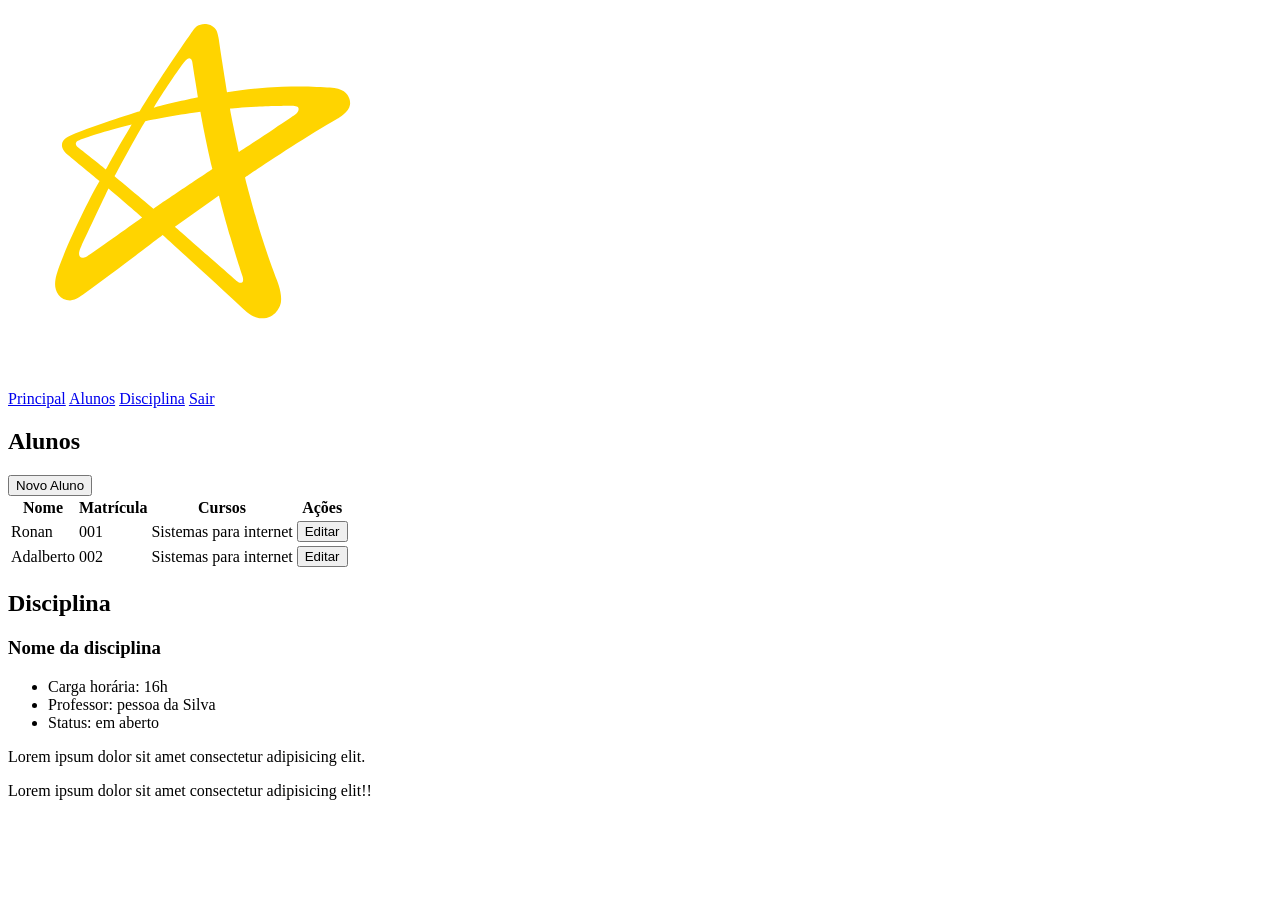
==== index.html @ 51a2e297 "estruturando pagina html" ====
<!DOCTYPE html>
<html lang="pt-BR">
  <head>
    <title>Sistema de Controle Acadêmico</title>
    <link rel='shortlink' href='https://www.unipe.edu.br/?p=834' />
    <link rel="icon" href="https://www.unipe.edu.br/wp-content/uploads/2019/12/favicom_unipe_57X57.png" sizes="32x32" />
    <link rel="icon" href="https://www.unipe.edu.br/wp-content/uploads/2019/12/favicom_unipe_57X57.png" sizes="192x192" />
    <link rel="apple-touch-icon" href="https://www.unipe.edu.br/wp-content/uploads/2019/12/favicom_unipe_57X57.png" />
    
    <link rel="preconnect" href="https://fonts.googleapis.com">
    <link rel="preconnect" href="https://fonts.gstatic.com" crossorigin>

    <link href="https://fonts.googleapis.com/css2?family=Poppins:wght@300;400;500;700&display=swap" rel="stylesheet">
  </head>
  <header>
    <figure>
      <img src="./assets/cse-marcas-unipe_50anos_va1.svg" alt="Sistema de controle Acadêmico"/>
    </figure>
    <nav>
      <a href="#" title="Página principal">Principal</a>
      <a href="#" title="Alunos">Alunos</a>
      <a href="#" title="Disciplina">Disciplina</a>
      <a href="#" title="Sair" onclick="">Sair</a>
    </nav>
  </header>
  <main>
    <section>
      <header>
        <h1>Alunos</h1>
        <button>Novo Aluno</button>
      </header>
    </section>
    <table>
      <thead>
        <tr>
          <th>Nome</th>
          <th>Matrícula</th>
          <th>Cursos</th>
          <th>Ações</th>
        </tr>
      </thead>
      <tbody>
        <tr>
          <td>Ronan</td>
          <td>001</td>
          <td>Sistemas para internet</td>
          <td><button>Editar</button></td>
        </tr>
        <tr>
          <td>Adalberto</td>
          <td>002</td>
          <td>Sistemas para internet</td>
          <td><button>Editar</button></td>
        </tr>
      </tbody>
    </table>

    <section>
      <header>
        <h1>Disciplina</h1>
      </header>
      <div>
        <h3>Nome da disciplina</h3>
        <ul>
          <li>Carga horária: 16h</li>
          <li>Professor: pessoa da Silva</li>
          <li>Status: <span>em aberto</span></li>
        </ul>
        <p>Lorem ipsum dolor sit amet consectetur adipisicing elit.</p>
      </div>
    </section>
  </main>
  <footer>
    <span>Lorem ipsum dolor sit amet consectetur adipisicing elit!!</span>
  </footer>
  <body>
  </body>
</html>
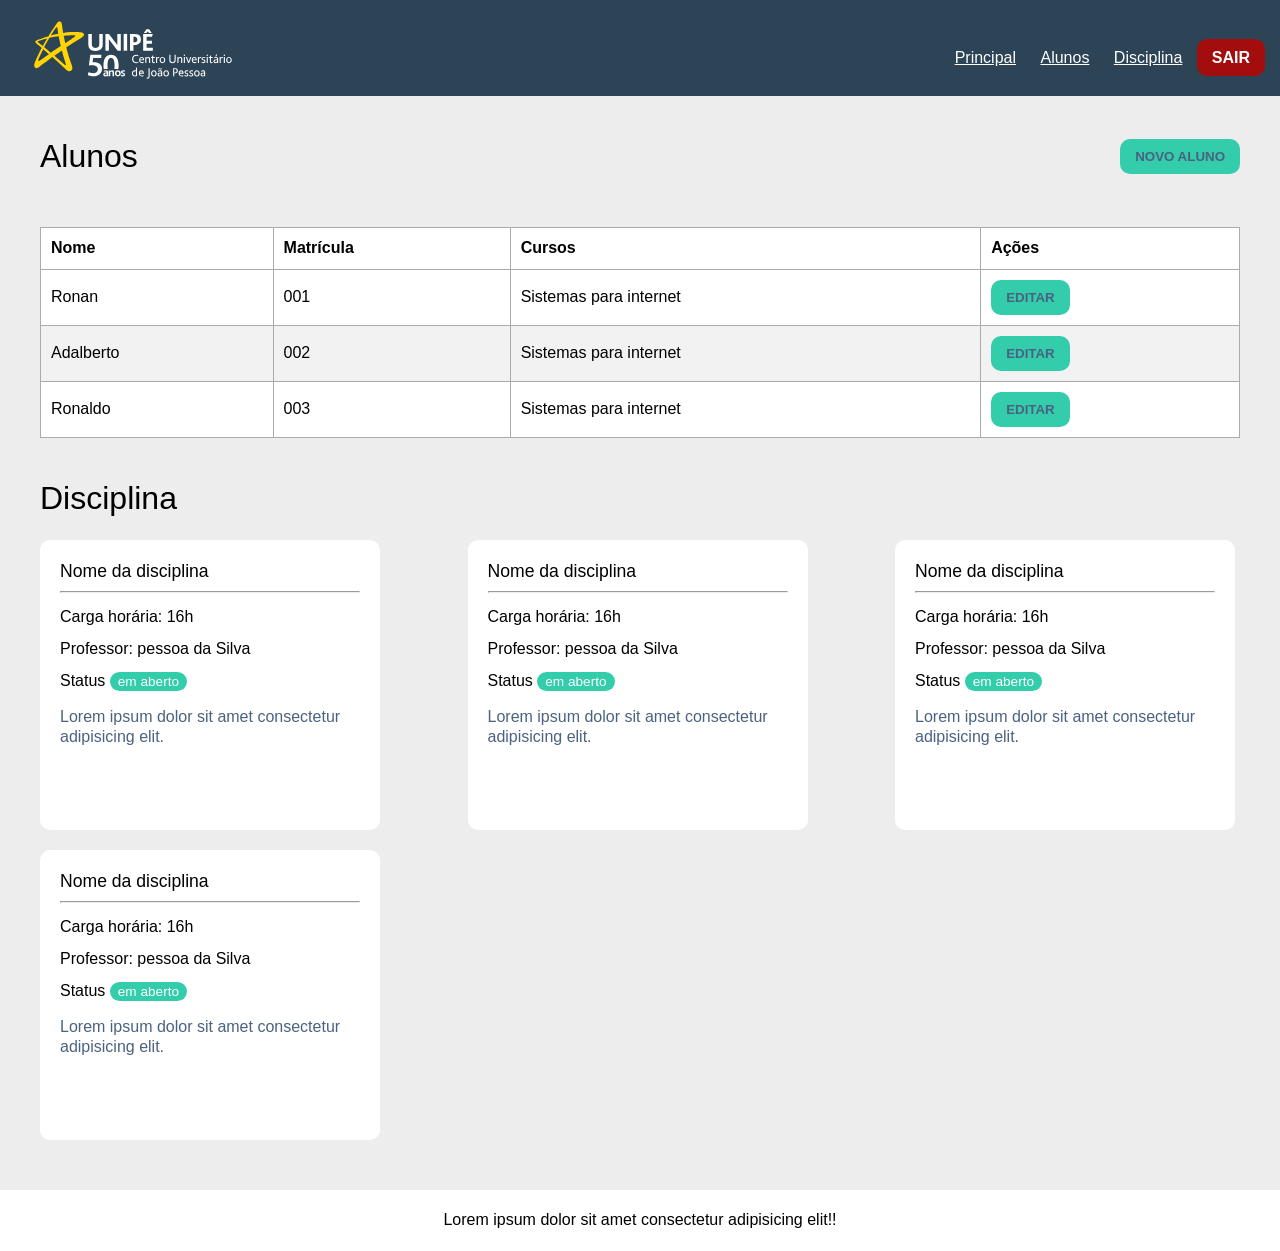
==== commit 984dccec: "estilizando o site" ====
--- a/index.html
+++ b/index.html
@@ -11,68 +11,139 @@
     <link rel="preconnect" href="https://fonts.gstatic.com" crossorigin>
 
     <link href="https://fonts.googleapis.com/css2?family=Poppins:wght@300;400;500;700&display=swap" rel="stylesheet">
+
+    <link rel="stylesheet" href="./styles/reset.css" />
+    <link rel="stylesheet" href="./styles/all.css" />
   </head>
-  <header>
+  <body>
+  <header class="header">
     <figure>
-      <img src="./assets/cse-marcas-unipe_50anos_va1.svg" alt="Sistema de controle Acadêmico"/>
+      <img src="./assets/cse-marcas-unipe_50anos_va1.svg" alt="Sistema de controle Acadêmico" class="header__logo"/>
     </figure>
-    <nav>
-      <a href="#" title="Página principal">Principal</a>
-      <a href="#" title="Alunos">Alunos</a>
-      <a href="#" title="Disciplina">Disciplina</a>
-      <a href="#" title="Sair" onclick="">Sair</a>
+    <nav class="nav-header">
+      <a href="#" title="Página principal" class="nav-header__link">Principal</a>
+      <a href="#" title="Alunos" class="nav-header__link">Alunos</a>
+      <a href="#" title="Disciplina" class="nav-header__link">Disciplina</a>
+      <a href="#" title="Sair" onclick="" class="button button--danger">Sair</a>
     </nav>
   </header>
   <main>
-    <section>
-      <header>
-        <h1>Alunos</h1>
-        <button>Novo Aluno</button>
+    <section class="section-wrapper">
+      <header class="section-header">
+        <h1 class="section-header__title">Alunos</h1>
+        <button class="button button--success">Novo Aluno</button>
       </header>
     </section>
-    <table>
-      <thead>
-        <tr>
-          <th>Nome</th>
-          <th>Matrícula</th>
-          <th>Cursos</th>
-          <th>Ações</th>
-        </tr>
-      </thead>
-      <tbody>
-        <tr>
-          <td>Ronan</td>
-          <td>001</td>
-          <td>Sistemas para internet</td>
-          <td><button>Editar</button></td>
-        </tr>
-        <tr>
-          <td>Adalberto</td>
-          <td>002</td>
-          <td>Sistemas para internet</td>
-          <td><button>Editar</button></td>
-        </tr>
-      </tbody>
-    </table>
+    <div class="table-container">
+      <table class="table table--stripe">
+        <thead>
+          <tr>
+            <th>Nome</th>
+            <th>Matrícula</th>
+            <th>Cursos</th>
+            <th>Ações</th>
+          </tr>
+        </thead>
+        <tbody>
+          <tr>
+            <td>Ronan</td>
+            <td>001</td>
+            <td>Sistemas para internet</td>
+            <td><button class="button button--success">Editar</button></td>
+          </tr>
+          <tr>
+            <td>Adalberto</td>
+            <td>002</td>
+            <td>Sistemas para internet</td>
+            <td><button class="button button--success">Editar</button></td>
+          </tr>
+          <tr>
+            <td>Ronaldo</td>
+            <td>003</td>
+            <td>Sistemas para internet</td>
+            <td><button class="button button--success">Editar</button></td>
+          </tr>
+        </tbody>
+      </table>
+    </div>
 
-    <section>
+    <dialog>
       <header>
-        <h1>Disciplina</h1>
+        <h3>Novo aluno</h3>
       </header>
-      <div>
-        <h3>Nome da disciplina</h3>
-        <ul>
-          <li>Carga horária: 16h</li>
-          <li>Professor: pessoa da Silva</li>
-          <li>Status: <span>em aberto</span></li>
-        </ul>
-        <p>Lorem ipsum dolor sit amet consectetur adipisicing elit.</p>
+      <form method="post">
+        <fieldset>
+          <label for="nome">Nome</label>
+          <input type="text" placeholder="Nome do aluno..." name="nome" id="nome"/>
+          <label for="matricula">Matrícula</label>
+          <input type="number" placeholder="Matricula..." name="matricula" id="matricula"/>
+          <label for="curso">Curso</label>
+          <select name="" id="">
+            <option>Selecione</option>
+            <option value="Sistemas para internet">Sistemas para internet</option>
+            <option value="Redes">Redes</option>
+          </select>
+        </fieldset>
+        <div>
+          <button type="reset">Cancelar</button>
+          <button type="submit">Criar</button>
+        </div>
+      </form>
+    </dialog>
+
+    <section class="section-wrapper">
+      <header class="section-header">
+        <h1 class="section-header__title">Disciplina</h1>
+      </header>
+      <div class="subject-list">
+        <div class="subject-card">
+          <h3 class="subject-card__title">Nome da disciplina</h3>
+          <hr/>
+          <ul class="subject-card__list">
+            <li>Carga horária: 16h</li>
+            <li>Professor: pessoa da Silva</li>
+            <li>Status <span class="tag tag--success">em aberto</span></li>
+          </ul>
+          <p>Lorem ipsum dolor sit amet consectetur adipisicing elit.</p>
+        </div>
+
+        <div class="subject-card">
+          <h3 class="subject-card__title">Nome da disciplina</h3>
+          <hr/>
+          <ul class="subject-card__list">
+            <li>Carga horária: 16h</li>
+            <li>Professor: pessoa da Silva</li>
+            <li>Status <span class="tag tag--success">em aberto</span></li>
+          </ul>
+          <p>Lorem ipsum dolor sit amet consectetur adipisicing elit.</p>
+        </div>
+
+        <div class="subject-card">
+          <h3 class="subject-card__title">Nome da disciplina</h3>
+          <hr/>
+          <ul class="subject-card__list">
+            <li>Carga horária: 16h</li>
+            <li>Professor: pessoa da Silva</li>
+            <li>Status <span class="tag tag--success">em aberto</span></li>
+          </ul>
+          <p>Lorem ipsum dolor sit amet consectetur adipisicing elit.</p>
+        </div>
+
+        <div class="subject-card">
+          <h3 class="subject-card__title">Nome da disciplina</h3>
+          <hr/>
+          <ul class="subject-card__list">
+            <li>Carga horária: 16h</li>
+            <li>Professor: pessoa da Silva</li>
+            <li>Status <span class="tag tag--success">em aberto</span></li>
+          </ul>
+          <p>Lorem ipsum dolor sit amet consectetur adipisicing elit.</p>
+        </div>
       </div>
     </section>
   </main>
-  <footer>
+  <footer class="footer">
     <span>Lorem ipsum dolor sit amet consectetur adipisicing elit!!</span>
   </footer>
-  <body>
-  </body>
+</body>
 </html>
--- a/styles/all.css
+++ b/styles/all.css
@@ -0,0 +1,37 @@
+@import url("./header.css");
+@import url("./section.css");
+@import url("./button.css");
+@import url("./table.css");
+@import url("./subject.css");
+@import url("./tags.css");
+@import url("./footer.css");
+
+:root{
+    --fundo:#ededed;
+    --branco:#fff;
+    --preto:#000;
+    --azul: #2d4356;
+    --verde: #33cdac;
+    --verde-hover: #30b396;
+    --cinza: #4a6280;
+    --cinza-claro: #ababab;
+    --danger: #a40d0d;
+    --danger-hover: #cf2828;
+}
+
+html, body {
+    font-family: "Poppins", sans-serif;
+    font-size: 16px;
+    font-weight: 400;
+    line-height: 1.3;
+  }
+  
+  body {
+    background-color: var(--fundo);
+  }
+  
+  main {
+    padding: 0 20px;
+    max-width: 1200px;
+    margin: 0 auto;
+  }
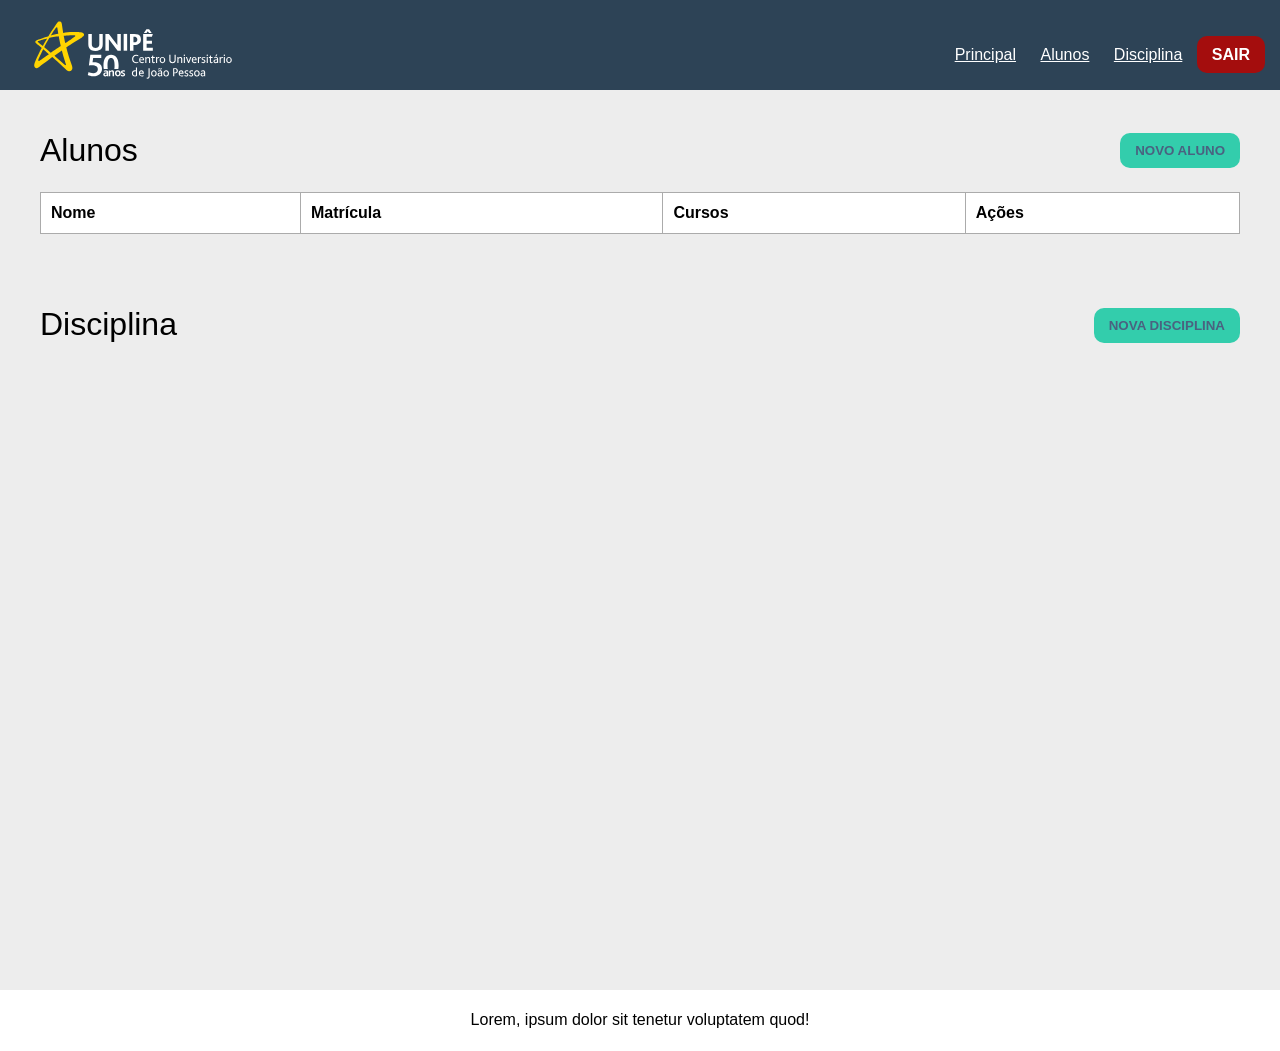
==== commit 4b24ad8c: "Adicionado todas funcionalidades, mas o update falta refinar" ====
--- a/index.html
+++ b/index.html
@@ -2,148 +2,131 @@
 <html lang="pt-BR">
   <head>
     <title>Sistema de Controle Acadêmico</title>
+   
     <link rel='shortlink' href='https://www.unipe.edu.br/?p=834' />
     <link rel="icon" href="https://www.unipe.edu.br/wp-content/uploads/2019/12/favicom_unipe_57X57.png" sizes="32x32" />
     <link rel="icon" href="https://www.unipe.edu.br/wp-content/uploads/2019/12/favicom_unipe_57X57.png" sizes="192x192" />
     <link rel="apple-touch-icon" href="https://www.unipe.edu.br/wp-content/uploads/2019/12/favicom_unipe_57X57.png" />
-    
     <link rel="preconnect" href="https://fonts.googleapis.com">
     <link rel="preconnect" href="https://fonts.gstatic.com" crossorigin>
-
     <link href="https://fonts.googleapis.com/css2?family=Poppins:wght@300;400;500;700&display=swap" rel="stylesheet">
-
     <link rel="stylesheet" href="./styles/reset.css" />
     <link rel="stylesheet" href="./styles/all.css" />
   </head>
   <body>
-  <header class="header">
-    <figure>
-      <img src="./assets/cse-marcas-unipe_50anos_va1.svg" alt="Sistema de controle Acadêmico" class="header__logo"/>
-    </figure>
-    <nav class="nav-header">
-      <a href="#" title="Página principal" class="nav-header__link">Principal</a>
-      <a href="#" title="Alunos" class="nav-header__link">Alunos</a>
-      <a href="#" title="Disciplina" class="nav-header__link">Disciplina</a>
-      <a href="#" title="Sair" onclick="" class="button button--danger">Sair</a>
-    </nav>
-  </header>
-  <main>
-    <section class="section-wrapper">
-      <header class="section-header">
-        <h1 class="section-header__title">Alunos</h1>
-        <button class="button button--success">Novo Aluno</button>
-      </header>
-    </section>
-    <div class="table-container">
-      <table class="table table--stripe">
-        <thead>
-          <tr>
-            <th>Nome</th>
-            <th>Matrícula</th>
-            <th>Cursos</th>
-            <th>Ações</th>
-          </tr>
-        </thead>
-        <tbody>
-          <tr>
-            <td>Ronan</td>
-            <td>001</td>
-            <td>Sistemas para internet</td>
-            <td><button class="button button--success">Editar</button></td>
-          </tr>
-          <tr>
-            <td>Adalberto</td>
-            <td>002</td>
-            <td>Sistemas para internet</td>
-            <td><button class="button button--success">Editar</button></td>
-          </tr>
-          <tr>
-            <td>Ronaldo</td>
-            <td>003</td>
-            <td>Sistemas para internet</td>
-            <td><button class="button button--success">Editar</button></td>
-          </tr>
-        </tbody>
-      </table>
-    </div>
+    <header class="header">
+      <!-- BEM
+       Block - element - modify -->
+      <img src="./assets/cse-marcas-unipe_50anos_va1.svg" alt="Sistema de Controle Acadêmico" class="header__logo" />
+      <nav class="nav-header">
+        <a href="#" title="Página principal" class="nav-header__link">Principal</a>
+        <a href="#" title="Alunos" class="nav-header__link">Alunos</a>
+        <a href="#" title="Disciplina" class="nav-header__link">Disciplina</a>
+        <a href="#" title="Sair" class="button button--danger">Sair</a>
+      </nav>
+    </header>
+    <main>
+      <section class="section-wrapper">
+        <header class="section-header">
+          <h1 class="section-header__title">Alunos</h1>
+          <button class="button button--success" onclick="createStudent()">Novo Aluno</button>
+        </header>
+        <div class="table-container">
+          <table class="table table--stripe" id="student-table">
+            <thead>
+              <tr>
+                <th>Nome</th>
+                <th>Matrícula</th>
+                <th>Cursos</th>
+                <th>Ações</th>
+              </tr>
+            </thead>
+            <tbody>
+            </tbody>
+          </table>
+        </div>
+          <!-- modal de estudante -->
+          <dialog class="modal" id="student-modal">
+            <div class="modal__container" >
+              <header class="modal__header">
+                <h3 id="student-modal-title">Novo aluno</h3>
+              </header>
+              <form id="student-form" class="modal__form">
+                <fieldset>
+                  <label for="nome">Nome</label>
+                  <input type="text" placeholder="Nome do aluno..." name="nome" id="nome">
+                  <label>Matrícula</label>
+                  <input type="text" placeholder="Matrícula" id="matricula" name="matricula">
+                  <label>Curso</label>
+                  <select name="curso" id="curso">
+                    <option value="">selecione</option>
+                    <option value="Sistemas para internet">Sistemas para internet</option>
+                    <option value="Redes">Redes</option>
+                  </select>
+                </fieldset>
+                <div class="modal__form-buttons">
+                  <button 
+                    class="button button--danger"
+                    type="reset"
+                    onclick="closeStudentModal()">
+                      Cancelar
+                  </button>
+                  <button class="button button--success" type="submit" id="save-student">Criar</button>
+                </div>
+              </form>
+            </div>
+          </dialog>
 
-    <dialog>
-      <header>
-        <h3>Novo aluno</h3>
-      </header>
-      <form method="post">
-        <fieldset>
-          <label for="nome">Nome</label>
-          <input type="text" placeholder="Nome do aluno..." name="nome" id="nome"/>
-          <label for="matricula">Matrícula</label>
-          <input type="number" placeholder="Matricula..." name="matricula" id="matricula"/>
-          <label for="curso">Curso</label>
-          <select name="" id="">
-            <option>Selecione</option>
-            <option value="Sistemas para internet">Sistemas para internet</option>
-            <option value="Redes">Redes</option>
-          </select>
-        </fieldset>
-        <div>
-          <button type="reset">Cancelar</button>
-          <button type="submit">Criar</button>
+          <!-- modal de disciplina -->
+          <dialog class="modal" id="subject-modal">
+            <div class="modal__container" >
+              <header class="modal__header">
+                <h3 id="subject-modal-title">Novo aluno</h3>
+              </header>
+              <form id="subject-form" class="modal__form">
+                <fieldset>
+                  <label for="nome">Nome da disciplina</label>
+                  <input type="text" placeholder="Digite o nome da disciplina..." name="nome" id="nome">
+                  <label>Carga Horária</label>
+                  <input type="text" placeholder="Digite a carga horária" id="cargaHoraria" name="cargaHoraria">
+                  <label>Nome do professor</label>
+                  <input type="text" placeholder="Digite o nome do professor" id="professor" name="professor">
+                  <label>Selecione o Status</label>
+                  <select name="status" id="status">
+                    <option value="">Selecione o Status</option>
+                    <option value="Obrigatória">Obrigatória</option>
+                    <option value="Opcional">Opcional</option>
+                  </select>
+                  <label>Observações</label>
+                  <textarea placeholder="Digite as observações sobre a disciplina" id="observacos" name="observacos" rows="5" cols="33"></textarea>
+                </fieldset>
+                <div class="modal__form-buttons">
+                  <button 
+                    class="button button--danger"
+                    type="reset"
+                    onclick="closeSubjectModal()">
+                      Cancelar
+                  </button>
+                  <button class="button button--success" type="submit" id="save-subject">Criar</button>
+                </div>
+              </form>
+            </div>
+          </dialog>
+
+      </section>
+      <section class="section-wrapper">
+        <header class="section-header">
+          <h1 class="section-header__title">Disciplina</h1>
+          <button class="button button--success" onclick="createSubject()">Nova Disciplina</button>
+        </header>
+        <div class="subject-list" id="subject-list">
+          <!-- codigo de subject aqui -->
         </div>
-      </form>
-    </dialog>
-
-    <section class="section-wrapper">
-      <header class="section-header">
-        <h1 class="section-header__title">Disciplina</h1>
-      </header>
-      <div class="subject-list">
-        <div class="subject-card">
-          <h3 class="subject-card__title">Nome da disciplina</h3>
-          <hr/>
-          <ul class="subject-card__list">
-            <li>Carga horária: 16h</li>
-            <li>Professor: pessoa da Silva</li>
-            <li>Status <span class="tag tag--success">em aberto</span></li>
-          </ul>
-          <p>Lorem ipsum dolor sit amet consectetur adipisicing elit.</p>
-        </div>
-
-        <div class="subject-card">
-          <h3 class="subject-card__title">Nome da disciplina</h3>
-          <hr/>
-          <ul class="subject-card__list">
-            <li>Carga horária: 16h</li>
-            <li>Professor: pessoa da Silva</li>
-            <li>Status <span class="tag tag--success">em aberto</span></li>
-          </ul>
-          <p>Lorem ipsum dolor sit amet consectetur adipisicing elit.</p>
-        </div>
-
-        <div class="subject-card">
-          <h3 class="subject-card__title">Nome da disciplina</h3>
-          <hr/>
-          <ul class="subject-card__list">
-            <li>Carga horária: 16h</li>
-            <li>Professor: pessoa da Silva</li>
-            <li>Status <span class="tag tag--success">em aberto</span></li>
-          </ul>
-          <p>Lorem ipsum dolor sit amet consectetur adipisicing elit.</p>
-        </div>
-
-        <div class="subject-card">
-          <h3 class="subject-card__title">Nome da disciplina</h3>
-          <hr/>
-          <ul class="subject-card__list">
-            <li>Carga horária: 16h</li>
-            <li>Professor: pessoa da Silva</li>
-            <li>Status <span class="tag tag--success">em aberto</span></li>
-          </ul>
-          <p>Lorem ipsum dolor sit amet consectetur adipisicing elit.</p>
-        </div>
-      </div>
-    </section>
-  </main>
-  <footer class="footer">
-    <span>Lorem ipsum dolor sit amet consectetur adipisicing elit!!</span>
-  </footer>
-</body>
+      </section>
+    </main>
+    <footer class="footer">
+      <span>Lorem, ipsum dolor sit tenetur voluptatem quod!</span>
+    </footer>
+    <script src="./javaScript/scripts.js"></script>
+  </body>
 </html>
--- a/styles/all.css
+++ b/styles/all.css
@@ -4,6 +4,7 @@
 @import url("./table.css");
 @import url("./subject.css");
 @import url("./tags.css");
+@import url("./modal.css");
 @import url("./footer.css");
 
 :root{
@@ -20,18 +21,19 @@
 }
 
 html, body {
-    font-family: "Poppins", sans-serif;
-    font-size: 16px;
-    font-weight: 400;
-    line-height: 1.3;
-  }
-  
-  body {
-    background-color: var(--fundo);
-  }
-  
-  main {
-    padding: 0 20px;
-    max-width: 1200px;
-    margin: 0 auto;
-  }+  font-family: "Poppins", sans-serif;
+  font-size: 16px;
+  font-weight: 400;
+  line-height: 1.3;
+}
+
+body {
+  background-color: var(--fundo);
+}
+
+main {
+  padding: 0 20px;
+  max-width: 1200px;
+  margin: 0 auto;
+  min-height: 100vh;
+}
